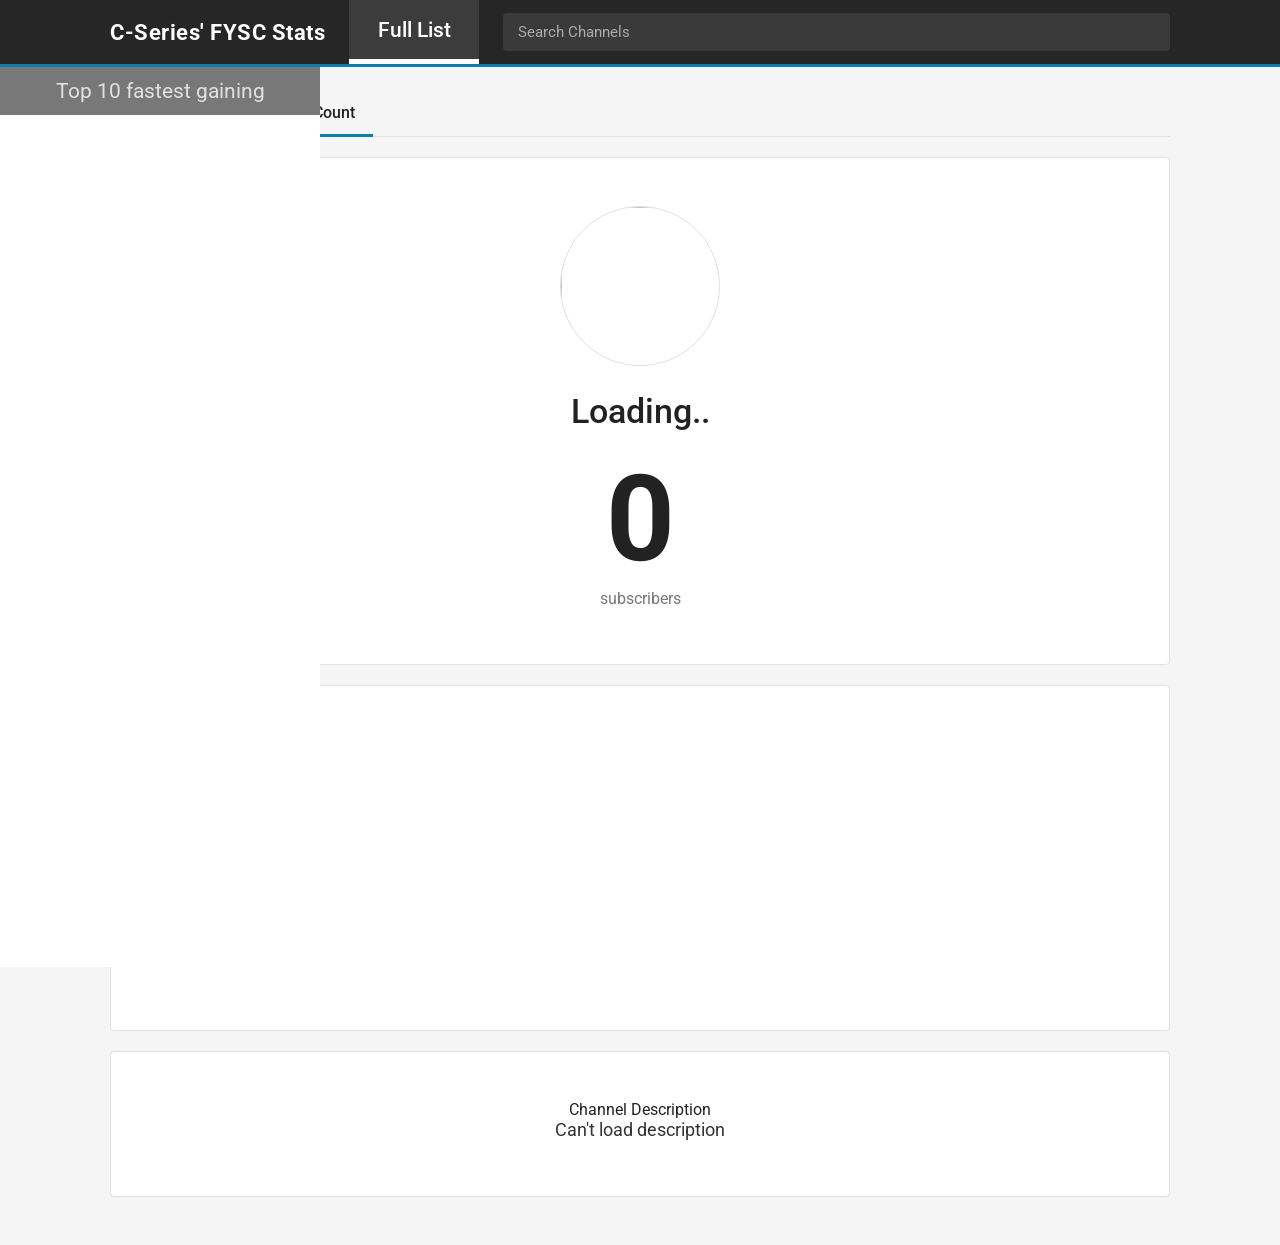
==== index.html @ b5f0d232 "Update index.html" ====
<!DOCTYPE html>
<html lang="en">
<head>
    <meta charset="UTF-8">
    <meta name="viewport" content="width=device-width, initial-scale=1.0">
    <title>Official</title>
    <link rel="preconnect" href="https://fonts.googleapis.com">
    <link rel="preconnect" href="https://fonts.gstatic.com" crossorigin>
    <link href="https://fonts.googleapis.com/css2?family=Roboto:wght@300;400;500;700&display=swap" rel="stylesheet">
    <link rel="stylesheet" href="./yt-odo.css">
    <link rel="stylesheet" href="./style.css">
    <link rel="icon" type="image/x-icon" href="/favicon.png">
</head>
<body>
    <header class="top">
        <div class="top-inner">
            <span class="brand">C-Series' FYSC Stats</span>
            <button class="ui-btn button_fullList">Full List</button>
            <div class="search-wrap">
                <input class="search-bar" type="search" placeholder="Search Channels" aria-label="Search channels" autocomplete="off">
                <div class="search-results" style="display: none;"></div>
            </div>
        </div>
    </header>

    <side class="side-bar">
        <div class="fast-area">
            <span class="mtl">Top 10 fastest gaining</span>

            <div class="fast_ch_inner">

            </div>
        </div>
    </side>

    <main class="main">
        <div class="main-inner">
            <nav class="tab-top">
                <div class="info tab">Info</div>
                <div class="livecount tab selected">Live Subscriber Count</div>
            </nav>

            <div class="subcount">
                <section class="card">
                    <img src="https://i.pinimg.com/236x/13/74/20/137420f5b9c39bc911e472f5d20f053e.jpg?nii=t" class="alt-pfp" alt="">
                    <span class="channelName">Loading..</span>
                    <span id="subscriberCount" class="subscriberCount">00,000,000</span>
                    <span class="tts">subscribers</span>
                </section>

                <section class="card chart-card">
                    <div id="subChart"></div>
                </section>
            </div>

            <div class="infocontent">
                <section class="card">
                    <span class="mtx">Channel Description</span>
                    <span class="mtxDesc">Can't load description</span>
                </section>
            </div>
            
        </div>
    </main>

    <script src="./yt-js.js"></script>
    <script src="./jquery.min.js"></script>
    <script src="https://code.highcharts.com/highcharts.js"></script>
    <script src="./index.js"></script>
</body>
</html>
---- yt-odo.css ----
@keyframes odo-up {
  0% {
    color: inherit;
  } 50% {
    color: rgb(49, 192, 49);
  } 100% {
    color: inherit;
  }
}

@keyframes odo-down {
  0% {
    color: inherit;
  } 50% {
    color: rgb(192, 49, 49);
  } 100% {
    color: inherit;
  }
}

/* Flash color only on the digit slots that actually change value.
   The JS adds/removes these classes per-digit, so a digit that stays
   put (like the "8" in 58 -> 68) never gets a color flash either. */
.odometer.odometer-auto-theme, .odometer.odometer-theme-minimal {
    display: inline-block;
    vertical-align: middle;
    *vertical-align: auto;
    *zoom: 1;
    *display: inline;
    position: relative;
  }
  .odometer.odometer-auto-theme .odometer-digit, .odometer.odometer-theme-minimal .odometer-digit {
    display: inline-block;
    vertical-align: middle;
    *vertical-align: auto;
    *zoom: 1;
    *display: inline;
    position: relative;
  }
  .odometer.odometer-auto-theme .odometer-digit .odometer-digit-spacer, .odometer.odometer-theme-minimal .odometer-digit .odometer-digit-spacer {
    display: inline-block;
    vertical-align: middle;
    *vertical-align: auto;
    *zoom: 1;
    *display: inline;
    visibility: hidden;
  }
  .odometer.odometer-auto-theme .odometer-digit .odometer-digit-inner, .odometer.odometer-theme-minimal .odometer-digit .odometer-digit-inner {
    text-align: left;
    display: block;
    position: absolute;
    top: 0;
    left: 0;
    right: 0;
    bottom: 0;
    overflow: hidden;
  }
  .odometer.odometer-auto-theme .odometer-digit .odometer-ribbon, .odometer.odometer-theme-minimal .odometer-digit .odometer-ribbon {
    display: block;
  }
  .odometer.odometer-auto-theme .odometer-digit .odometer-ribbon-inner, .odometer.odometer-theme-minimal .odometer-digit .odometer-ribbon-inner {
    display: block;
    -webkit-backface-visibility: hidden;
  }
  .odometer.odometer-auto-theme .odometer-digit .odometer-value, .odometer.odometer-theme-minimal .odometer-digit .odometer-value {
    display: block;
    -webkit-transform: translateZ(0);
  }
  .odometer.odometer-auto-theme .odometer-digit .odometer-value.odometer-last-value, .odometer.odometer-theme-minimal .odometer-digit .odometer-value.odometer-last-value {
    position: absolute;
  }
  .odometer.odometer-auto-theme.odometer-animating-up .odometer-ribbon-inner, .odometer.odometer-theme-minimal.odometer-animating-up .odometer-ribbon-inner {
    -webkit-transition: -webkit-transform 2s;
    -moz-transition: -moz-transform 2s;
    -ms-transition: -ms-transform 2s;
    -o-transition: -o-transform 2s;
    transition: transform 2s;
  }
  .odometer.odometer-auto-theme.odometer-animating-up.odometer-animating .odometer-ribbon-inner, .odometer.odometer-theme-minimal.odometer-animating-up.odometer-animating .odometer-ribbon-inner {
    -webkit-transform: translateY(-100%);
    -moz-transform: translateY(-100%);
    -ms-transform: translateY(-100%);
    -o-transform: translateY(-100%);
    transform: translateY(-100%);
  }
  .odometer.odometer-auto-theme.odometer-animating-down .odometer-ribbon-inner, .odometer.odometer-theme-minimal.odometer-animating-down .odometer-ribbon-inner {
    -webkit-transform: translateY(-100%);
    -moz-transform: translateY(-100%);
    -ms-transform: translateY(-100%);
    -o-transform: translateY(-100%);
    transform: translateY(-100%);
  }
  .odometer.odometer-auto-theme.odometer-animating-down.odometer-animating .odometer-ribbon-inner, .odometer.odometer-theme-minimal.odometer-animating-down.odometer-animating .odometer-ribbon-inner {
    -webkit-transition: -webkit-transform 2s;
    -moz-transition: -moz-transform 2s;
    -ms-transition: -ms-transform 2s;
    -o-transition: -o-transform 2s;
    transition: transform 2s;

    -webkit-transform: translateY(0);
    -moz-transform: translateY(0);
    -ms-transform: translateY(0);
    -o-transform: translateY(0);
    transform: translateY(0);
  }
---- style.css ----
:root {
    --bg: #f5f5f5;
    --surface: #ffffff;
    --header: #262626;
    --header-field: #3a3a3a;
    --border: #e1e1e1;
    --text: #222222;
    --text-muted: #777777;
    --accent: #0c7eac;
}

* {
    padding: 0;
    margin: 0;
    box-sizing: border-box;
}

body, html {
    width: 100%;
    min-height: 100%;
    font-family: 'Roboto', Arial, sans-serif;
    background-color: var(--bg);
    color: var(--text);
}

/* Header */
.top {
    width: 100%;
    background-color: var(--header);
    border-bottom: 3px solid var(--accent);
}

.top-inner {
    display: flex;
    align-items: center;
    gap: 24px;
    max-width: 1100px;
    height: 64px;
    margin: 0 auto;
    padding: 0 20px;
}

.brand {
    color: #fff;
    font-size: 22px;
    font-weight: 700;
    letter-spacing: 0.5px;
}

.search-wrap {
    position: relative;
    flex: 1;
    min-width: 0;
}

.search-bar {
    display: block;
    width: 100%;
    height: 38px;
    padding: 0 14px;
    border: 1px solid transparent;
    border-radius: 4px;
    background-color: var(--header-field);
    color: #fff;
    font-family: inherit;
    font-size: 15px;
    outline: none;
    transition: border-color 0.15s;
}

.search-bar::placeholder {
    color: #aaa;
}

.search-bar:focus {
    border-color: var(--accent);
}

/* Search results */
.search-results {
    position: absolute;
    top: calc(100% + 4px);
    left: 0;
    right: 0;
    z-index: 10;
    background-color: var(--surface);
    border: 1px solid var(--border);
    border-radius: 4px;
    box-shadow: 0 4px 12px rgba(0, 0, 0, 0.15);
    overflow: hidden;
}

.result {
    display: flex;
    align-items: center;
    gap: 12px;
    padding: 8px 14px;
    color: var(--text);
    cursor: pointer;
}

.result.active {
    background-color: var(--bg);
}

.result img {
    width: 32px;
    height: 32px;
    object-fit: cover;
    border-radius: 50%;
    flex-shrink: 0;
}

.result-name {
    flex: 1;
    min-width: 0;
    overflow: hidden;
    text-overflow: ellipsis;
    white-space: nowrap;
    font-size: 15px;
    font-weight: 500;
}

.result-subs {
    font-size: 14px;
    color: var(--text-muted);
    font-variant-numeric: tabular-nums;
}

.result-empty {
    padding: 12px 14px;
    font-size: 14px;
    color: var(--text-muted);
}

/* Main */
.main {
    width: 100%;
}

.main-inner {
    max-width: 1100px;
    margin: 0 auto;
    padding: 24px 20px 48px;
}

.tab-top {
    display: flex;
    flex-direction: row;
    gap: 4px;
    font-size: 16px;
    font-weight: 500;
    border-bottom: 1px solid var(--border);
}

.tab {
    padding: 12px 18px;
    color: var(--text-muted);
    border-bottom: 3px solid transparent;
    margin-bottom: -1px;
    cursor: pointer;
}

.tab:hover {
    color: var(--text);
}

.tab.selected {
    color: var(--text);
    border-bottom-color: var(--accent);
}

/* Card */
.card {
    margin-top: 20px;
    padding: 48px 20px 56px;
    text-align: center;
    background-color: var(--surface);
    border: 1px solid var(--border);
    border-radius: 4px;
}

.chart-card {
    padding: 16px 12px 8px;
    text-align: left;
}

#subChart {
    width: 100%;
    height: 320px;
}

.alt-pfp {
    width: 160px;
    height: 160px;
    object-fit: cover;
    border-radius: 50%;
    border: 1px solid var(--border);
}

.channelName {
    display: block;
    margin-top: 20px;
    font-size: 34px;
    font-weight: 500;
    color: var(--text);
}

.odometer {
    line-height: 0.94em;
}

.subscriberCount {
    display: inline-block;
    margin-top: 28px;
    font-size: clamp(48px, 11vw, 120px);
    font-weight: 700;
    color: var(--text);
    font-variant-numeric: tabular-nums;
}

.ui-btn {
    display: block;
    font-family: 'Roboto';
    color: #fff;
    font-weight: 500;
    width: 130px;
    height: 100%;
    background-color: rgb(60,60,60);
    outline: none;
    border: none;
    font-size: 21px;
    border-bottom: 5px #fff solid;
}

.ui-btn:hover {
    background-color: rgb(90,90,90);
    cursor: pointer;
}

.tts {
    display: block;
    margin-top: 4px;
    font-size: 16px;
    color: var(--text-muted);
}

.odometer {
    line-height: 0.94em;
}

.fast_channel {
    display: block;
    width: 100%;
    height: 44px;
    border-bottom: 1px rgb(180,180,180) solid;
}

.channel_name {
    display: inline-block;
    font-size: 18px;
    color: rgb(40,40,40);
    margin-top: 10px;
    margin-left: 10px;
}

.mtl {
    display: block;
    width: 100%;
    height: 48px;
    background-color: rgb(120,120,120);
    color: #e0e0e0;
    font-size: 21px;

    text-align: center;
    place-items: center;
    place-content: center;
}

.fast_pfp {
    display: block;
    float: left;
    width: 36px;
    height: 36px;
    border-radius: 50%;
    object-fit: cover;
    margin: 4px;
    box-shadow: 0px 0px 4px #000;
}

.side-bar {
    position: absolute;
    display: block;
    width: 320px;
    height: 100%;
    background-color: rgb(255,255,255);
}

.mtxDesc {
    color: rgb(50,50,50);
    font-size: 18px;
    display: block;
}

@media (max-width: 600px) {
    .brand { display: none; }
    .channelName { font-size: 26px; }
    .alt-pfp { width: 120px; height: 120px; }
    .tab { padding: 10px 12px; font-size: 14px; }
}
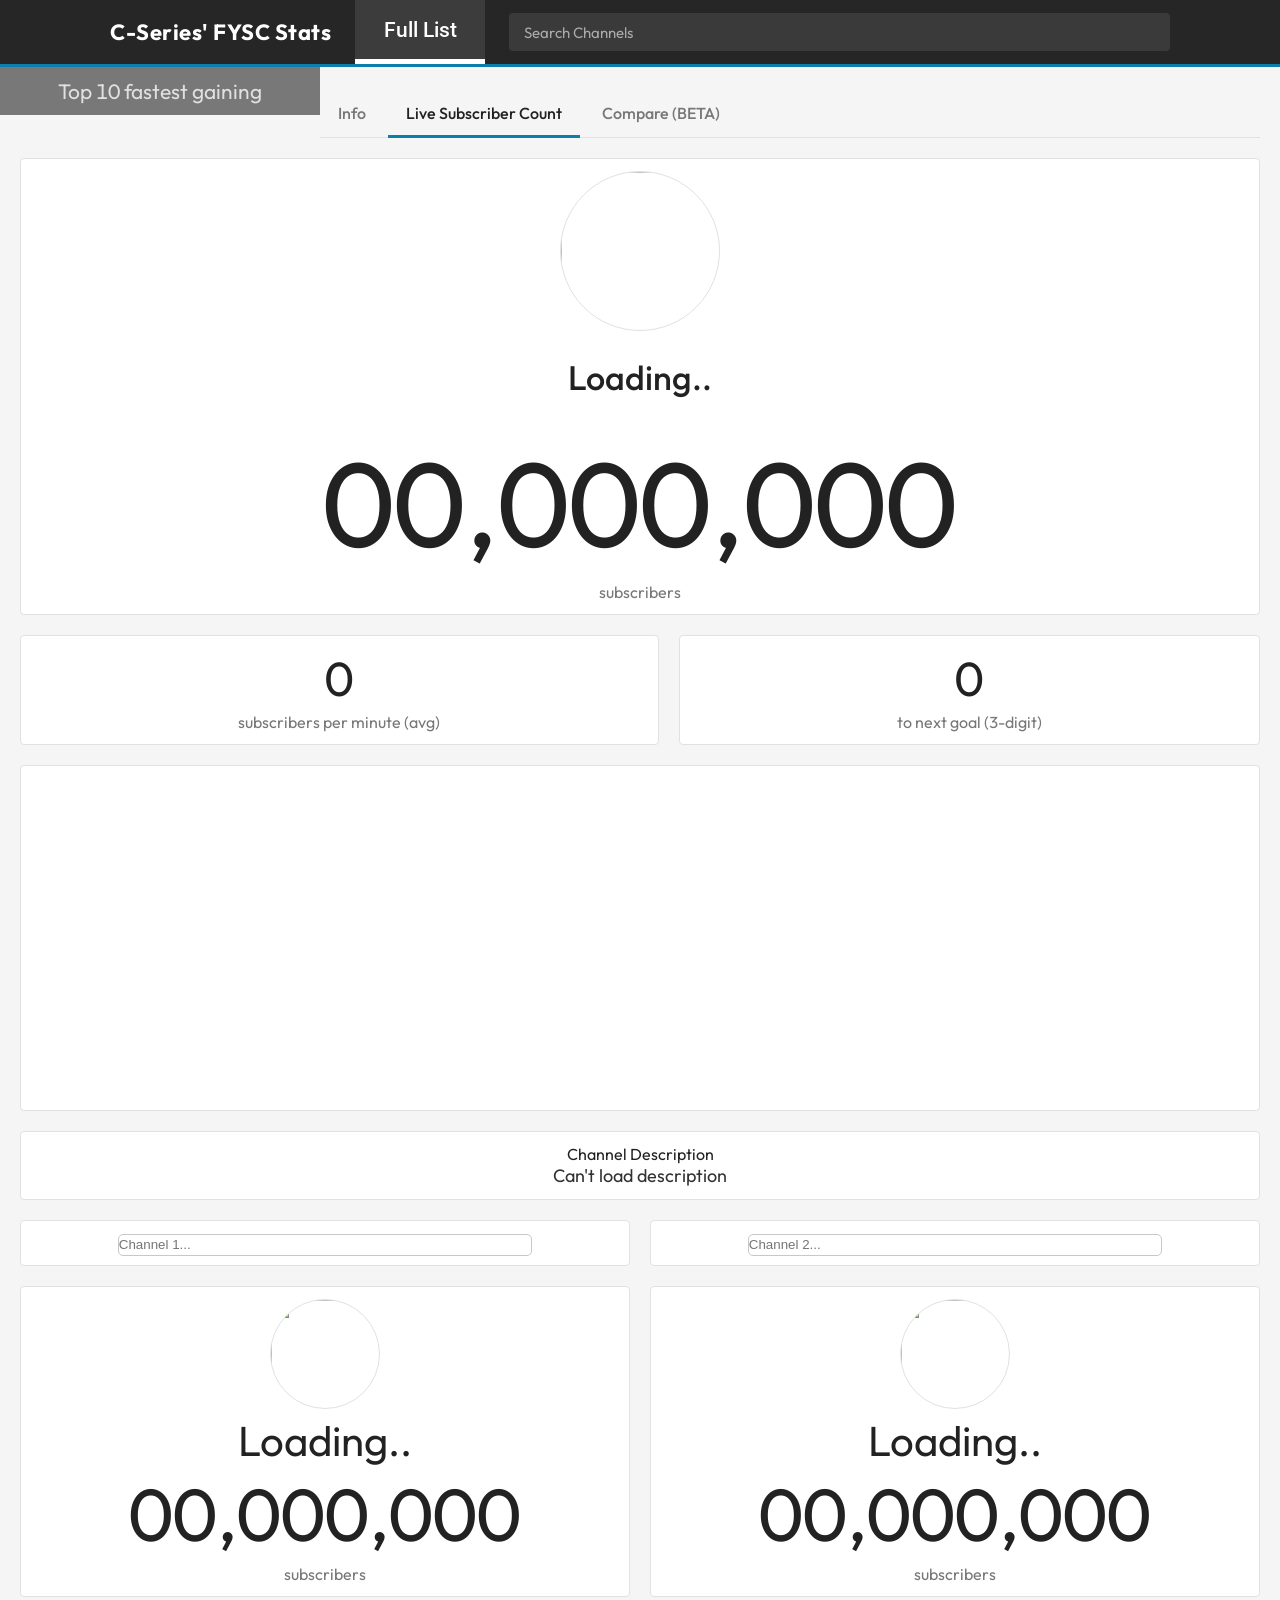
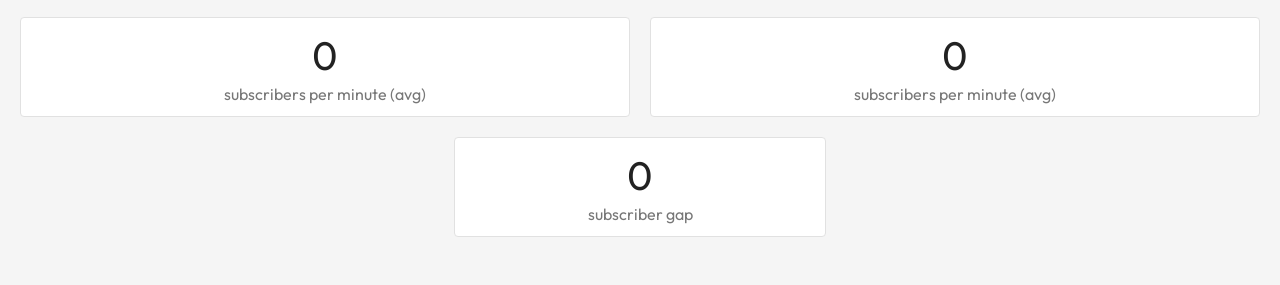
==== commit cd42556b: "Add files via upload" ====
--- a/index.html
+++ b/index.html
@@ -3,13 +3,15 @@
 <head>
     <meta charset="UTF-8">
     <meta name="viewport" content="width=device-width, initial-scale=1.0">
-    <title>Official</title>
+    <title>C-Series RFYSC</title>
     <link rel="preconnect" href="https://fonts.googleapis.com">
     <link rel="preconnect" href="https://fonts.gstatic.com" crossorigin>
-    <link href="https://fonts.googleapis.com/css2?family=Roboto:wght@300;400;500;700&display=swap" rel="stylesheet">
-    <link rel="stylesheet" href="./yt-odo.css">
+    <link href="https://fonts.googleapis.com/css2?family=Outfit:wght@100..900&family=Roboto:ital,wght@0,100..900;1,100..900&display=swap" rel="stylesheet">
+    
+    <link rel="stylesheet" href="./odometer.css">
     <link rel="stylesheet" href="./style.css">
-    <link rel="icon" type="image/x-icon" href="/favicon.png">
+    
+    <link rel="icon" type="image/x-icon" href="https://c-series.github.io/rfysc/favicon.png">
 </head>
 <body>
     <header class="top">
@@ -38,6 +40,7 @@
             <nav class="tab-top">
                 <div class="info tab">Info</div>
                 <div class="livecount tab selected">Live Subscriber Count</div>
+                <div class="compare tab">Compare (BETA)</div>
             </nav>
 
             <div class="subcount">
@@ -47,6 +50,19 @@
                     <span id="subscriberCount" class="subscriberCount">00,000,000</span>
                     <span class="tts">subscribers</span>
                 </section>
+
+
+                <div class="grid-divider">
+                    <section class="card rate-per-min-card" style="width: 100%;">
+                        <span class="ratePerMinute">0</span>
+                        <span class="tts">subscribers per minute (avg)</span>
+                    </section>
+
+                    <section class="card goal-card" style="width: 100%;">
+                        <span class="goalCount">0</span>
+                        <span class="tts">to next goal (3-digit)</span>
+                    </section>
+                </div>
 
                 <section class="card chart-card">
                     <div id="subChart"></div>
@@ -59,11 +75,54 @@
                     <span class="mtxDesc">Can't load description</span>
                 </section>
             </div>
+
+            <div class="cmpr">
+                <div class="grid-divider">
+                    <section class="card" style="width: 100%;">
+                        <input type="text" id="search_ch1" class="compare_search" placeholder="Channel 1...">
+                    </section>
+
+                    <section class="card" style="width: 100%;">
+                      <input type="text" id="search_ch1" class="compare_search" placeholder="Channel 2...">
+                    </section>
+                </div>
+                <div class="grid-divider">
+                    <section class="card" style="width: 100%;">
+                        <img src="https://i.pinimg.com/236x/13/74/20/137420f5b9c39bc911e472f5d20f053e.jpg?nii=t" class="compare-pfp cpf1" alt="">
+                        <span class="compare_channelName chNm1">Loading..</span>
+                        <span id="subscriberCount" class="compare_subscriberCount chNm1">00,000,000</span>
+                        <span class="tts">subscribers</span>
+                    </section>
+
+                    <section class="card" style="width: 100%;">
+                        <img src="https://i.pinimg.com/236x/13/74/20/137420f5b9c39bc911e472f5d20f053e.jpg?nii=t" class="compare-pfp cpf2" alt="">
+                        <span class="compare_channelName chNm2">Loading..</span>
+                        <span id="subscriberCount" class="compare_subscriberCount chNm2">00,000,000</span>
+                        <span class="tts">subscribers</span>
+                    </section>
+                </div>
+                <div class="grid-divider">
+                    <section class="card" style="width: 100%;">
+                        <span class="compare_ratePerMinute rpm1">0</span>
+                        <span class="tts">subscribers per minute (avg)</span>
+                    </section>
+                    <section class="card" style="width: 100%;">
+                        <span class="compare_ratePerMinute rpm2">0</span>
+                        <span class="tts">subscribers per minute (avg)</span>
+                    </section>
+                </div>
+                <center>
+                    <section class="card" style="width: 30%;">
+                        <span class="compare_ratePerMinute gap">0</span>
+                        <span class="tts">subscriber gap</span>
+                    </section>
+                </center>
+            </div>
             
         </div>
     </main>
 
-    <script src="./yt-js.js"></script>
+    <script src="./odometer.js"></script>
     <script src="./jquery.min.js"></script>
     <script src="https://code.highcharts.com/highcharts.js"></script>
     <script src="./index.js"></script>
--- a/odometer.css
+++ b/odometer.css
@@ -0,0 +1,116 @@
+@keyframes odo-up {
+  0% {
+    color: inherit;
+  } 50% {
+    color: rgb(49, 192, 49);
+  } 100% {
+    color: inherit;
+  }
+}
+
+@keyframes odo-down {
+  0% {
+    color: inherit;
+  } 50% {
+    color: rgb(192, 49, 49);
+  } 100% {
+    color: inherit;
+  }
+}
+
+.odometer.odometer-auto-theme, .odometer.odometer-theme-minimal {
+    display: inline-block;
+    vertical-align: middle;
+    *vertical-align: auto;
+    *zoom: 1;
+    *display: inline;
+    position: relative;
+  }
+  .odometer.odometer-auto-theme .odometer-digit, .odometer.odometer-theme-minimal .odometer-digit {
+    display: inline-block;
+    vertical-align: middle;
+    *vertical-align: auto;
+    *zoom: 1;
+    *display: inline;
+    position: relative;
+  }
+  .odometer.odometer-auto-theme .odometer-digit .odometer-digit-spacer, .odometer.odometer-theme-minimal .odometer-digit .odometer-digit-spacer {
+    display: inline-block;
+    vertical-align: middle;
+    *vertical-align: auto;
+    *zoom: 1;
+    *display: inline;
+    visibility: hidden;
+  }
+  .odometer.odometer-auto-theme .odometer-digit .odometer-digit-inner, .odometer.odometer-theme-minimal .odometer-digit .odometer-digit-inner {
+    text-align: left;
+    display: block;
+    position: absolute;
+    top: 0;
+    left: 0;
+    right: 0;
+    bottom: 0;
+    overflow: hidden;
+  }
+  .odometer.odometer-auto-theme .odometer-digit .odometer-ribbon, .odometer.odometer-theme-minimal .odometer-digit .odometer-ribbon {
+    display: block;
+  }
+  .odometer.odometer-auto-theme .odometer-digit .odometer-ribbon-inner, .odometer.odometer-theme-minimal .odometer-digit .odometer-ribbon-inner {
+    display: block;
+    -webkit-backface-visibility: hidden;
+  }
+  .odometer.odometer-auto-theme .odometer-digit .odometer-value, .odometer.odometer-theme-minimal .odometer-digit .odometer-value {
+    display: block;
+    -webkit-transform: translateZ(0);
+  }
+  .odometer.odometer-auto-theme .odometer-digit .odometer-value.odometer-last-value, .odometer.odometer-theme-minimal .odometer-digit .odometer-value.odometer-last-value {
+    position: absolute;
+  }
+  .odometer.odometer-auto-theme.odometer-animating-up .odometer-ribbon-inner, .odometer.odometer-theme-minimal.odometer-animating-up .odometer-ribbon-inner {
+    -webkit-transition: -webkit-transform 2s;
+    -moz-transition: -moz-transform 2s;
+    -ms-transition: -ms-transform 2s;
+    -o-transition: -o-transform 2s;
+    transition: transform 2s;
+
+    animation: odo-up 1s ease-in-out;
+  }
+  .odometer.odometer-auto-theme.odometer-animating-up.odometer-animating .odometer-ribbon-inner, .odometer.odometer-theme-minimal.odometer-animating-up.odometer-animating .odometer-ribbon-inner {
+    -webkit-transform: translateY(-100%);
+    -moz-transform: translateY(-100%);
+    -ms-transform: translateY(-100%);
+    -o-transform: translateY(-100%);
+    transform: translateY(-100%);
+  }
+  .odometer.odometer-auto-theme.odometer-animating-down .odometer-ribbon-inner, .odometer.odometer-theme-minimal.odometer-animating-down .odometer-ribbon-inner {
+    -webkit-transform: translateY(-100%);
+    -moz-transform: translateY(-100%);
+    -ms-transform: translateY(-100%);
+    -o-transform: translateY(-100%);
+    transform: translateY(-100%);
+  }
+  .odometer.odometer-auto-theme.odometer-animating-down.odometer-animating .odometer-ribbon-inner, .odometer.odometer-theme-minimal.odometer-animating-down.odometer-animating .odometer-ribbon-inner {
+    -webkit-transition: -webkit-transform 2s;
+    -moz-transition: -moz-transform 2s;
+    -ms-transition: -ms-transform 2s;
+    -o-transition: -o-transform 2s;
+    transition: transform 2s;
+
+
+    animation: odo-down 1s ease-in-out;
+
+    -webkit-transform: translateY(0);
+    -moz-transform: translateY(0);
+    -ms-transform: translateY(0);
+    -o-transform: translateY(0);
+    transform: translateY(0);
+  }
+
+  #fysc-subs.odometer .odometer-ribbon-inner,
+#fysc-subs.odometer.odometer-animating-up .odometer-ribbon-inner,
+#fysc-subs.odometer.odometer-animating-down .odometer-ribbon-inner,
+#fysc-subs.odometer.odometer-animating-down.odometer-animating .odometer-ribbon-inner {
+    -webkit-transition-duration: 3s !important;
+    -moz-transition-duration: 3s !important;
+    transition-duration: 3s !important;
+}
--- a/style.css
+++ b/style.css
@@ -18,7 +18,8 @@
 body, html {
     width: 100%;
     min-height: 100%;
-    font-family: 'Roboto', Arial, sans-serif;
+    font-family: 'Outfit', Arial, sans-serif;
+    font-variant-numeric: tabular-nums;
     background-color: var(--bg);
     color: var(--text);
 }
@@ -136,10 +137,11 @@
 /* Main */
 .main {
     width: 100%;
+    display: block;
 }
 
 .main-inner {
-    max-width: 1100px;
+    max-width: 1280px;
     margin: 0 auto;
     padding: 24px 20px 48px;
 }
@@ -173,7 +175,7 @@
 /* Card */
 .card {
     margin-top: 20px;
-    padding: 48px 20px 56px;
+    padding: 12px 8px 12px;
     text-align: center;
     background-color: var(--surface);
     border: 1px solid var(--border);
@@ -198,6 +200,11 @@
     border: 1px solid var(--border);
 }
 
+.alt-pfp:hover {
+    border-radius: 5%;
+    transition: 0.5s;
+}
+
 .channelName {
     display: block;
     margin-top: 20px;
@@ -214,7 +221,7 @@
     display: inline-block;
     margin-top: 28px;
     font-size: clamp(48px, 11vw, 120px);
-    font-weight: 700;
+    font-weight: 400;
     color: var(--text);
     font-variant-numeric: tabular-nums;
 }
@@ -238,6 +245,14 @@
     cursor: pointer;
 }
 
+.grid-divider {
+    display: grid;
+    grid-auto-flow: column;
+    align-content: center;
+    justify-content: stretch;
+    gap: 20px;
+}
+
 .tts {
     display: block;
     margin-top: 4px;
@@ -253,15 +268,27 @@
     display: block;
     width: 100%;
     height: 44px;
-    border-bottom: 1px rgb(180,180,180) solid;
+    border-bottom: 1px rgb(220, 220, 220) solid;
+}
+
+.fast_channel:hover {
+    background-color: rgb(200,200,200);
+    cursor: pointer;
+}
+
+.ratePerMinute, .goalCount {
+    font-size: 48px;
 }
 
 .channel_name {
-    display: inline-block;
+    display: block;
+    height: 100%;
     font-size: 18px;
     color: rgb(40,40,40);
-    margin-top: 10px;
-    margin-left: 10px;
+    text-indent: 8px;
+
+    place-items: center;
+    place-content: center;
 }
 
 .mtl {
@@ -280,18 +307,21 @@
 .fast_pfp {
     display: block;
     float: left;
-    width: 36px;
-    height: 36px;
-    border-radius: 50%;
+    width: 44px;
+    height: 44px;
+    border-radius: 0%;
     object-fit: cover;
-    margin: 4px;
-    box-shadow: 0px 0px 4px #000;
+    margin: 0px;
+    border: none;
+    border-right: rgb(220,220,220) solid 1px;
+    /* box-shadow: 0px 0px 4px #000; */
 }
 
 .side-bar {
-    position: absolute;
-    display: block;
+        display: block;
+    /* position: absolute; */
     width: 320px;
+    float: left;
     height: 100%;
     background-color: rgb(255,255,255);
 }
@@ -300,6 +330,42 @@
     color: rgb(50,50,50);
     font-size: 18px;
     display: block;
+}
+
+.compare-pfp {
+    width: 110px;
+    height: 110px;
+    object-fit: cover;
+    border-radius: 50%;
+    border: 1px solid var(--border);
+}
+
+.compare-pfp:hover {
+    border-radius: 5%;
+    transition: 0.5s;
+}
+
+.compare_channelName {
+    display: block;
+    font-size: 42px;
+}
+
+.compare_subscriberCount {
+    font-size: 74px;
+    display: block;
+}
+
+.gap, .rpm2, .rpm1 {
+    font-size: 40px;
+}
+
+.compare_search {
+    width: 70%;
+    height: 110%;
+    border-radius: 5px;
+    background: rgb(255, 255, 255);
+    outline: none;
+    border: 1px rgb(200, 200, 200) solid;
 }
 
 @media (max-width: 600px) {
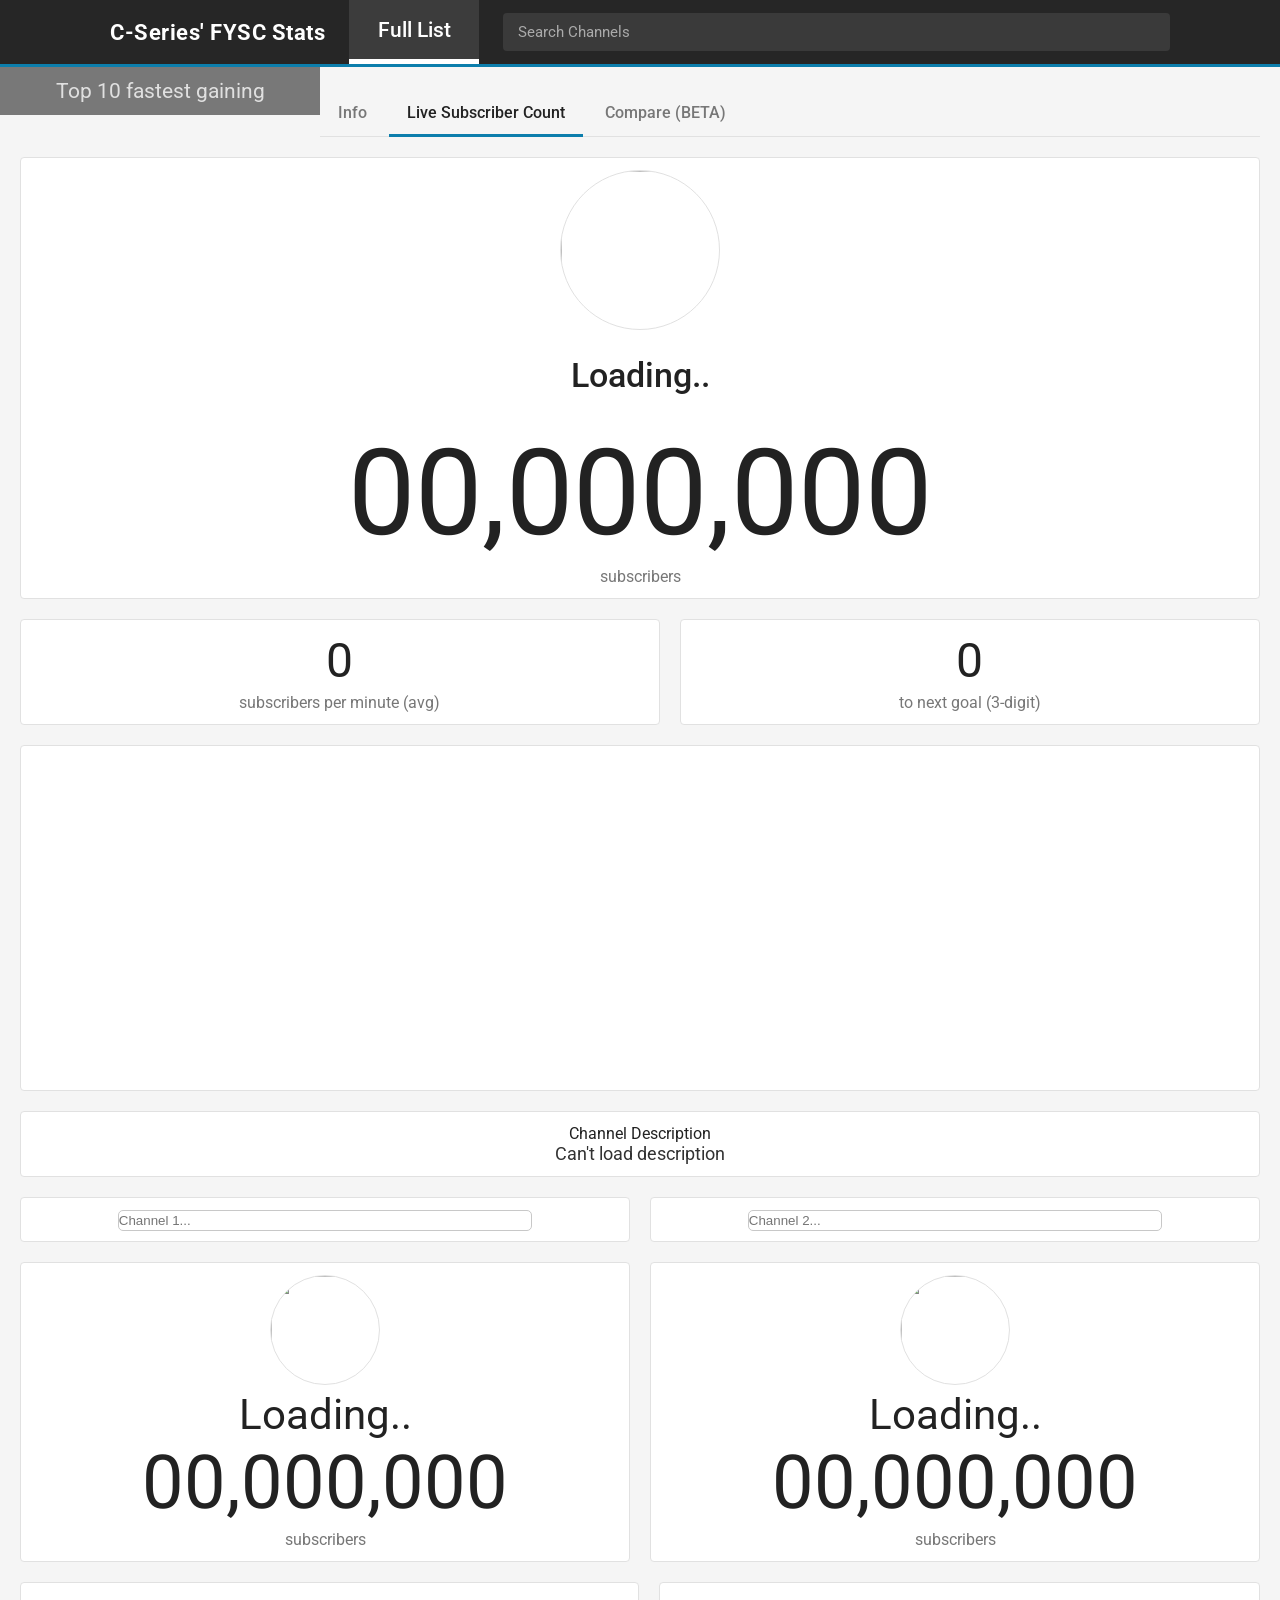
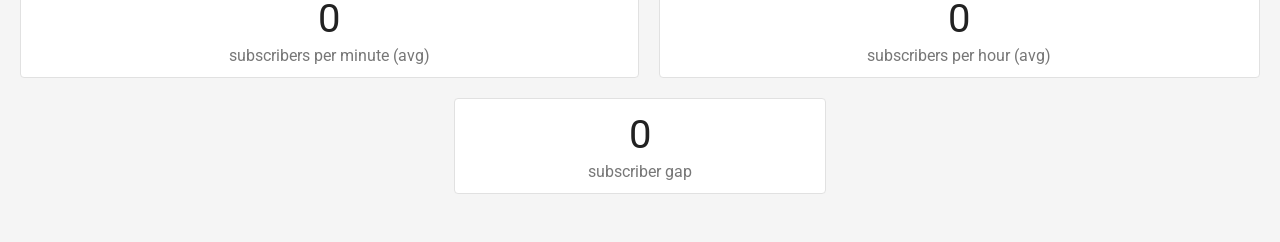
==== commit df986099: "Update index.html" ====
--- a/index.html
+++ b/index.html
@@ -108,7 +108,7 @@
                     </section>
                     <section class="card" style="width: 100%;">
                         <span class="compare_ratePerMinute rpm2">0</span>
-                        <span class="tts">subscribers per minute (avg)</span>
+                        <span class="tts">subscribers per hour (avg)</span>
                     </section>
                 </div>
                 <center>
--- a/style.css
+++ b/style.css
@@ -18,7 +18,7 @@
 body, html {
     width: 100%;
     min-height: 100%;
-    font-family: 'Outfit', Arial, sans-serif;
+    font-family: 'Roboto', Arial, sans-serif;
     font-variant-numeric: tabular-nums;
     background-color: var(--bg);
     color: var(--text);
@@ -214,7 +214,7 @@
 }
 
 .odometer {
-    line-height: 0.94em;
+    line-height: 1.04em;
 }
 
 .subscriberCount {
@@ -260,10 +260,6 @@
     color: var(--text-muted);
 }
 
-.odometer {
-    line-height: 0.94em;
-}
-
 .fast_channel {
     display: block;
     width: 100%;
@@ -373,4 +369,4 @@
     .channelName { font-size: 26px; }
     .alt-pfp { width: 120px; height: 120px; }
     .tab { padding: 10px 12px; font-size: 14px; }
-}+}
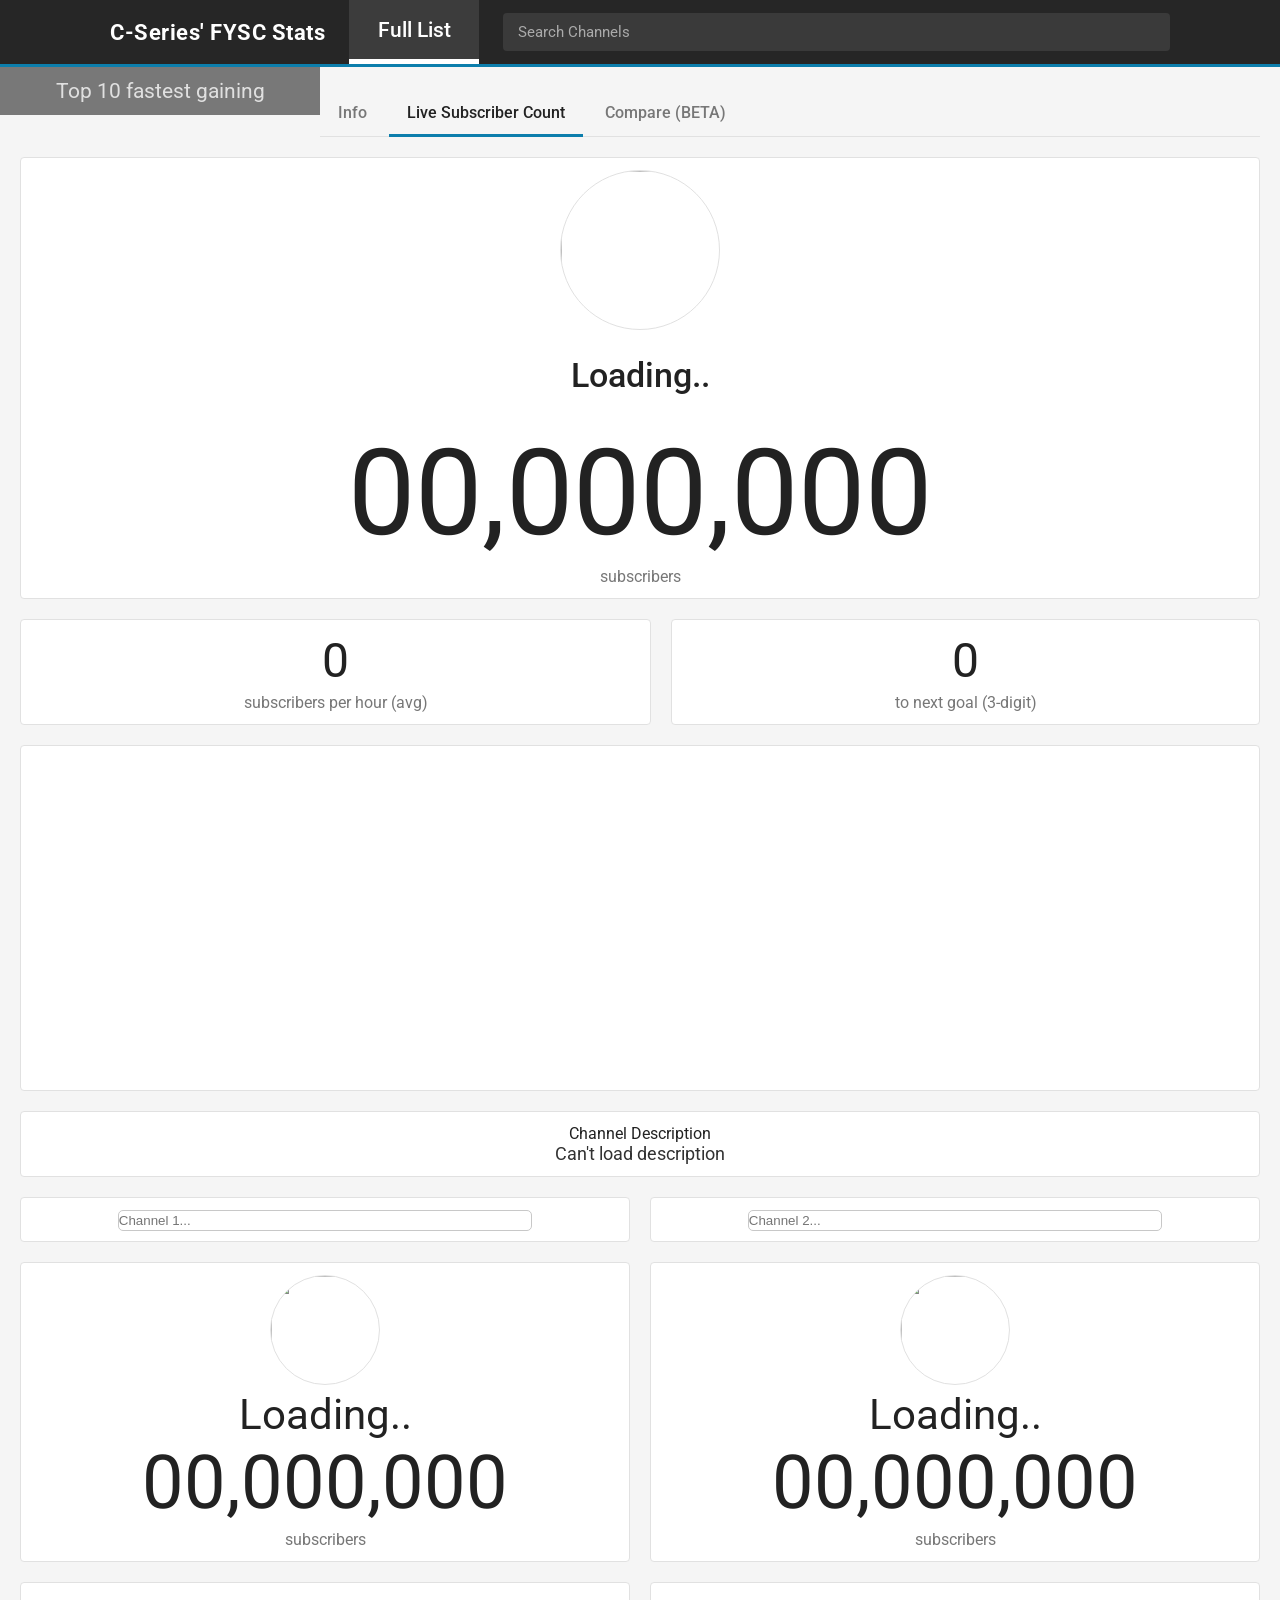
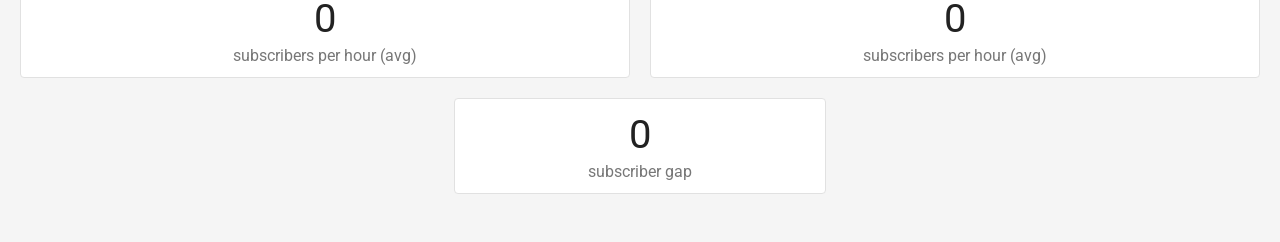
==== commit cf350044: "Fix HTML formatting and structure" ====
--- a/index.html
+++ b/index.html
@@ -55,7 +55,7 @@
                 <div class="grid-divider">
                     <section class="card rate-per-min-card" style="width: 100%;">
                         <span class="ratePerMinute">0</span>
-                        <span class="tts">subscribers per minute (avg)</span>
+                        <span class="tts">subscribers per hour (avg)</span>
                     </section>
 
                     <section class="card goal-card" style="width: 100%;">
@@ -104,7 +104,7 @@
                 <div class="grid-divider">
                     <section class="card" style="width: 100%;">
                         <span class="compare_ratePerMinute rpm1">0</span>
-                        <span class="tts">subscribers per minute (avg)</span>
+                        <span class="tts">subscribers per hour (avg)</span>
                     </section>
                     <section class="card" style="width: 100%;">
                         <span class="compare_ratePerMinute rpm2">0</span>
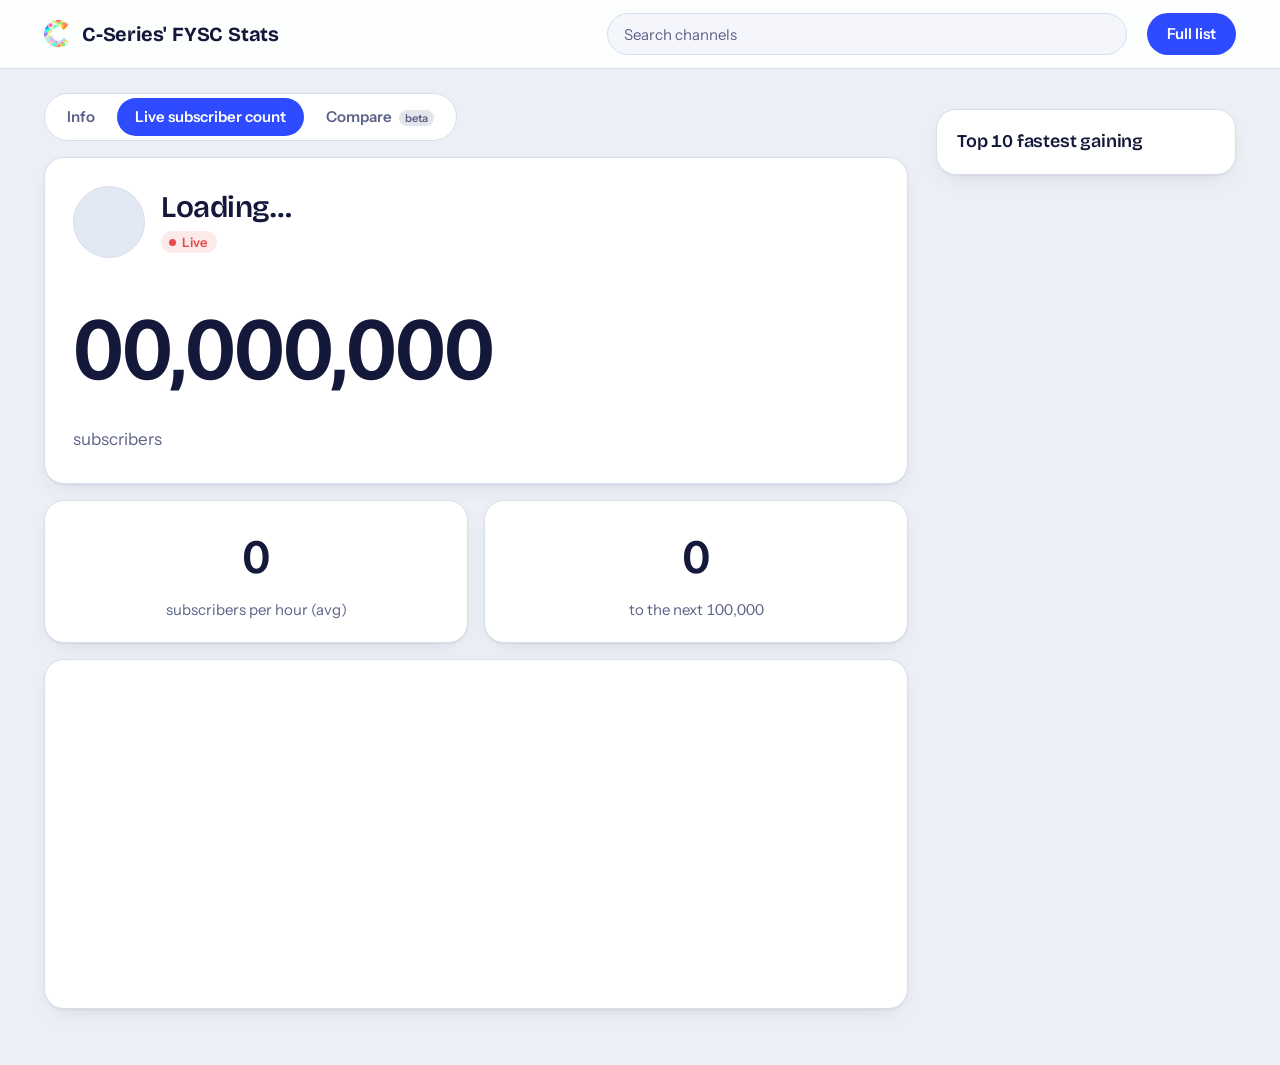
==== commit d986c664: "UI Overhaul E" ====
--- a/index.html
+++ b/index.html
@@ -1,130 +1,139 @@
-<!DOCTYPE html>
-<html lang="en">
-<head>
-    <meta charset="UTF-8">
-    <meta name="viewport" content="width=device-width, initial-scale=1.0">
-    <title>C-Series RFYSC</title>
-    <link rel="preconnect" href="https://fonts.googleapis.com">
-    <link rel="preconnect" href="https://fonts.gstatic.com" crossorigin>
-    <link href="https://fonts.googleapis.com/css2?family=Outfit:wght@100..900&family=Roboto:ital,wght@0,100..900;1,100..900&display=swap" rel="stylesheet">
-    
-    <link rel="stylesheet" href="./odometer.css">
-    <link rel="stylesheet" href="./style.css">
-    
-    <link rel="icon" type="image/x-icon" href="https://c-series.github.io/rfysc/favicon.png">
-</head>
-<body>
-    <header class="top">
-        <div class="top-inner">
-            <span class="brand">C-Series' FYSC Stats</span>
-            <button class="ui-btn button_fullList">Full List</button>
-            <div class="search-wrap">
-                <input class="search-bar" type="search" placeholder="Search Channels" aria-label="Search channels" autocomplete="off">
-                <div class="search-results" style="display: none;"></div>
-            </div>
-        </div>
-    </header>
-
-    <side class="side-bar">
-        <div class="fast-area">
-            <span class="mtl">Top 10 fastest gaining</span>
-
-            <div class="fast_ch_inner">
-
-            </div>
-        </div>
-    </side>
-
-    <main class="main">
-        <div class="main-inner">
-            <nav class="tab-top">
-                <div class="info tab">Info</div>
-                <div class="livecount tab selected">Live Subscriber Count</div>
-                <div class="compare tab">Compare (BETA)</div>
-            </nav>
-
-            <div class="subcount">
-                <section class="card">
-                    <img src="https://i.pinimg.com/236x/13/74/20/137420f5b9c39bc911e472f5d20f053e.jpg?nii=t" class="alt-pfp" alt="">
-                    <span class="channelName">Loading..</span>
-                    <span id="subscriberCount" class="subscriberCount">00,000,000</span>
-                    <span class="tts">subscribers</span>
-                </section>
-
-
-                <div class="grid-divider">
-                    <section class="card rate-per-min-card" style="width: 100%;">
-                        <span class="ratePerMinute">0</span>
-                        <span class="tts">subscribers per hour (avg)</span>
-                    </section>
-
-                    <section class="card goal-card" style="width: 100%;">
-                        <span class="goalCount">0</span>
-                        <span class="tts">to next goal (3-digit)</span>
-                    </section>
-                </div>
-
-                <section class="card chart-card">
-                    <div id="subChart"></div>
-                </section>
-            </div>
-
-            <div class="infocontent">
-                <section class="card">
-                    <span class="mtx">Channel Description</span>
-                    <span class="mtxDesc">Can't load description</span>
-                </section>
-            </div>
-
-            <div class="cmpr">
-                <div class="grid-divider">
-                    <section class="card" style="width: 100%;">
-                        <input type="text" id="search_ch1" class="compare_search" placeholder="Channel 1...">
-                    </section>
-
-                    <section class="card" style="width: 100%;">
-                      <input type="text" id="search_ch1" class="compare_search" placeholder="Channel 2...">
-                    </section>
-                </div>
-                <div class="grid-divider">
-                    <section class="card" style="width: 100%;">
-                        <img src="https://i.pinimg.com/236x/13/74/20/137420f5b9c39bc911e472f5d20f053e.jpg?nii=t" class="compare-pfp cpf1" alt="">
-                        <span class="compare_channelName chNm1">Loading..</span>
-                        <span id="subscriberCount" class="compare_subscriberCount chNm1">00,000,000</span>
-                        <span class="tts">subscribers</span>
-                    </section>
-
-                    <section class="card" style="width: 100%;">
-                        <img src="https://i.pinimg.com/236x/13/74/20/137420f5b9c39bc911e472f5d20f053e.jpg?nii=t" class="compare-pfp cpf2" alt="">
-                        <span class="compare_channelName chNm2">Loading..</span>
-                        <span id="subscriberCount" class="compare_subscriberCount chNm2">00,000,000</span>
-                        <span class="tts">subscribers</span>
-                    </section>
-                </div>
-                <div class="grid-divider">
-                    <section class="card" style="width: 100%;">
-                        <span class="compare_ratePerMinute rpm1">0</span>
-                        <span class="tts">subscribers per hour (avg)</span>
-                    </section>
-                    <section class="card" style="width: 100%;">
-                        <span class="compare_ratePerMinute rpm2">0</span>
-                        <span class="tts">subscribers per hour (avg)</span>
-                    </section>
-                </div>
-                <center>
-                    <section class="card" style="width: 30%;">
-                        <span class="compare_ratePerMinute gap">0</span>
-                        <span class="tts">subscriber gap</span>
-                    </section>
-                </center>
-            </div>
-            
-        </div>
-    </main>
-
-    <script src="./odometer.js"></script>
-    <script src="./jquery.min.js"></script>
-    <script src="https://code.highcharts.com/highcharts.js"></script>
-    <script src="./index.js"></script>
-</body>
-</html>
+<!DOCTYPE html>
+<html lang="en">
+<head>
+    <meta charset="UTF-8">
+    <meta name="viewport" content="width=device-width, initial-scale=1.0">
+    <meta name="color-scheme" content="light dark">
+    <title>C-Series RFYSC</title>
+    <link rel="preconnect" href="https://fonts.googleapis.com">
+    <link rel="preconnect" href="https://fonts.gstatic.com" crossorigin>
+    <link href="https://fonts.googleapis.com/css2?family=Bricolage+Grotesque:opsz,wght@12..96,400..800&family=Instrument+Sans:wght@400..700&display=swap" rel="stylesheet">
+
+    <link rel="stylesheet" href="./odometer.css">
+    <link rel="stylesheet" href="./style.css">
+
+    <link rel="icon" type="image/png" href="./favicon.png">
+</head>
+<body>
+    <header class="top">
+        <div class="top-inner">
+            <a class="brand" href="./">
+                <img src="./favicon.png" alt="" width="28" height="28">
+                <span>C-Series' FYSC Stats</span>
+            </a>
+            <div class="search-wrap">
+                <input class="search-bar" type="search" placeholder="Search channels" aria-label="Search channels" autocomplete="off">
+                <div class="search-results" style="display: none;"></div>
+            </div>
+            <button class="ui-btn button_fullList" type="button">Full list</button>
+        </div>
+    </header>
+
+    <div class="layout">
+        <main class="main">
+            <nav class="tab-top" role="tablist" aria-label="Views">
+                <button class="info tab" type="button" role="tab" aria-selected="false">Info</button>
+                <button class="livecount tab selected" type="button" role="tab" aria-selected="true"><span class="long">Live subscriber count</span><span class="short">Live count</span></button>
+                <button class="compare tab" type="button" role="tab" aria-selected="false">Compare <span class="beta">beta</span></button>
+            </nav>
+
+            <div class="subcount">
+                <section class="card hero">
+                    <div class="hero-id">
+                        <img src="[data-uri]" class="alt-pfp" alt="">
+                        <div class="hero-name">
+                            <span class="channelName">Loading…</span>
+                            <span class="live-pill"><i aria-hidden="true"></i>Live</span>
+                        </div>
+                    </div>
+                    <div class="hero-count">
+                        <span id="subscriberCount" class="subscriberCount">00,000,000</span>
+                        <span class="tts">subscribers</span>
+                    </div>
+                </section>
+
+                <div class="grid-divider">
+                    <section class="card stat rate-per-min-card">
+                        <span class="ratePerMinute">0</span>
+                        <span class="tts">subscribers per hour (avg)</span>
+                    </section>
+
+                    <section class="card stat goal-card">
+                        <span class="goalCount">0</span>
+                        <span class="tts">to the next 100,000</span>
+                    </section>
+                </div>
+
+                <section class="card chart-card">
+                    <div id="subChart"></div>
+                </section>
+            </div>
+
+            <div class="infocontent">
+                <section class="card info-card">
+                    <h2 class="mtx">Channel description</h2>
+                    <p class="mtxDesc">Can't load description</p>
+                </section>
+            </div>
+
+            <div class="cmpr">
+                <div class="grid-divider">
+                    <section class="card pick">
+                        <label for="search_ch1">Channel 1</label>
+                        <input type="text" id="search_ch1" class="compare_search" placeholder="Search a channel" autocomplete="off">
+                    </section>
+
+                    <section class="card pick">
+                        <label for="search_ch2">Channel 2</label>
+                        <input type="text" id="search_ch2" class="compare_search" placeholder="Search a channel" autocomplete="off">
+                    </section>
+                </div>
+
+                <div class="grid-divider versus-row">
+                    <section class="card versus">
+                        <img src="[data-uri]" class="compare-pfp cpf1" alt="">
+                        <span class="compare_channelName chNm1">Loading…</span>
+                        <span class="compare_subscriberCount chNm1">00,000,000</span>
+                        <span class="tts">subscribers</span>
+                    </section>
+
+                    <section class="card versus">
+                        <img src="[data-uri]" class="compare-pfp cpf2" alt="">
+                        <span class="compare_channelName chNm2">Loading…</span>
+                        <span class="compare_subscriberCount chNm2">00,000,000</span>
+                        <span class="tts">subscribers</span>
+                    </section>
+                </div>
+
+                <div class="grid-divider">
+                    <section class="card stat">
+                        <span class="compare_ratePerMinute rpm1">0</span>
+                        <span class="tts">subscribers per hour (avg)</span>
+                    </section>
+                    <section class="card stat">
+                        <span class="compare_ratePerMinute rpm2">0</span>
+                        <span class="tts">subscribers per hour (avg)</span>
+                    </section>
+                </div>
+
+                <section class="card stat gap-card">
+                    <span class="compare_ratePerMinute gap">0</span>
+                    <span class="tts">subscriber gap</span>
+                </section>
+            </div>
+        </main>
+
+        <aside class="side-bar" aria-label="Fastest gaining channels">
+            <div class="fast-area">
+                <h2 class="mtl">Top 10 fastest gaining</h2>
+                <div class="fast_ch_inner"></div>
+            </div>
+        </aside>
+    </div>
+
+    <script src="./odometer.js"></script>
+    <script src="./jquery.min.js"></script>
+    <script src="https://code.highcharts.com/highcharts.js"></script>
+    <script src="./index.js"></script>
+</body>
+</html>
--- a/style.css
+++ b/style.css
@@ -1,372 +1,646 @@
-:root {
-    --bg: #f5f5f5;
-    --surface: #ffffff;
-    --header: #262626;
-    --header-field: #3a3a3a;
-    --border: #e1e1e1;
-    --text: #222222;
-    --text-muted: #777777;
-    --accent: #0c7eac;
-}
-
-* {
-    padding: 0;
-    margin: 0;
-    box-sizing: border-box;
-}
-
-body, html {
-    width: 100%;
-    min-height: 100%;
-    font-family: 'Roboto', Arial, sans-serif;
-    font-variant-numeric: tabular-nums;
-    background-color: var(--bg);
-    color: var(--text);
-}
-
-/* Header */
-.top {
-    width: 100%;
-    background-color: var(--header);
-    border-bottom: 3px solid var(--accent);
-}
-
-.top-inner {
-    display: flex;
-    align-items: center;
-    gap: 24px;
-    max-width: 1100px;
-    height: 64px;
-    margin: 0 auto;
-    padding: 0 20px;
-}
-
-.brand {
-    color: #fff;
-    font-size: 22px;
-    font-weight: 700;
-    letter-spacing: 0.5px;
-}
-
-.search-wrap {
-    position: relative;
-    flex: 1;
-    min-width: 0;
-}
-
-.search-bar {
-    display: block;
-    width: 100%;
-    height: 38px;
-    padding: 0 14px;
-    border: 1px solid transparent;
-    border-radius: 4px;
-    background-color: var(--header-field);
-    color: #fff;
-    font-family: inherit;
-    font-size: 15px;
-    outline: none;
-    transition: border-color 0.15s;
-}
-
-.search-bar::placeholder {
-    color: #aaa;
-}
-
-.search-bar:focus {
-    border-color: var(--accent);
-}
-
-/* Search results */
-.search-results {
-    position: absolute;
-    top: calc(100% + 4px);
-    left: 0;
-    right: 0;
-    z-index: 10;
-    background-color: var(--surface);
-    border: 1px solid var(--border);
-    border-radius: 4px;
-    box-shadow: 0 4px 12px rgba(0, 0, 0, 0.15);
-    overflow: hidden;
-}
-
-.result {
-    display: flex;
-    align-items: center;
-    gap: 12px;
-    padding: 8px 14px;
-    color: var(--text);
-    cursor: pointer;
-}
-
-.result.active {
-    background-color: var(--bg);
-}
-
-.result img {
-    width: 32px;
-    height: 32px;
-    object-fit: cover;
-    border-radius: 50%;
-    flex-shrink: 0;
-}
-
-.result-name {
-    flex: 1;
-    min-width: 0;
-    overflow: hidden;
-    text-overflow: ellipsis;
-    white-space: nowrap;
-    font-size: 15px;
-    font-weight: 500;
-}
-
-.result-subs {
-    font-size: 14px;
-    color: var(--text-muted);
-    font-variant-numeric: tabular-nums;
-}
-
-.result-empty {
-    padding: 12px 14px;
-    font-size: 14px;
-    color: var(--text-muted);
-}
-
-/* Main */
-.main {
-    width: 100%;
-    display: block;
-}
-
-.main-inner {
-    max-width: 1280px;
-    margin: 0 auto;
-    padding: 24px 20px 48px;
-}
-
-.tab-top {
-    display: flex;
-    flex-direction: row;
-    gap: 4px;
-    font-size: 16px;
-    font-weight: 500;
-    border-bottom: 1px solid var(--border);
-}
-
-.tab {
-    padding: 12px 18px;
-    color: var(--text-muted);
-    border-bottom: 3px solid transparent;
-    margin-bottom: -1px;
-    cursor: pointer;
-}
-
-.tab:hover {
-    color: var(--text);
-}
-
-.tab.selected {
-    color: var(--text);
-    border-bottom-color: var(--accent);
-}
-
-/* Card */
-.card {
-    margin-top: 20px;
-    padding: 12px 8px 12px;
-    text-align: center;
-    background-color: var(--surface);
-    border: 1px solid var(--border);
-    border-radius: 4px;
-}
-
-.chart-card {
-    padding: 16px 12px 8px;
-    text-align: left;
-}
-
-#subChart {
-    width: 100%;
-    height: 320px;
-}
-
-.alt-pfp {
-    width: 160px;
-    height: 160px;
-    object-fit: cover;
-    border-radius: 50%;
-    border: 1px solid var(--border);
-}
-
-.alt-pfp:hover {
-    border-radius: 5%;
-    transition: 0.5s;
-}
-
-.channelName {
-    display: block;
-    margin-top: 20px;
-    font-size: 34px;
-    font-weight: 500;
-    color: var(--text);
-}
-
-.odometer {
-    line-height: 1.04em;
-}
-
-.subscriberCount {
-    display: inline-block;
-    margin-top: 28px;
-    font-size: clamp(48px, 11vw, 120px);
-    font-weight: 400;
-    color: var(--text);
-    font-variant-numeric: tabular-nums;
-}
-
-.ui-btn {
-    display: block;
-    font-family: 'Roboto';
-    color: #fff;
-    font-weight: 500;
-    width: 130px;
-    height: 100%;
-    background-color: rgb(60,60,60);
-    outline: none;
-    border: none;
-    font-size: 21px;
-    border-bottom: 5px #fff solid;
-}
-
-.ui-btn:hover {
-    background-color: rgb(90,90,90);
-    cursor: pointer;
-}
-
-.grid-divider {
-    display: grid;
-    grid-auto-flow: column;
-    align-content: center;
-    justify-content: stretch;
-    gap: 20px;
-}
-
-.tts {
-    display: block;
-    margin-top: 4px;
-    font-size: 16px;
-    color: var(--text-muted);
-}
-
-.fast_channel {
-    display: block;
-    width: 100%;
-    height: 44px;
-    border-bottom: 1px rgb(220, 220, 220) solid;
-}
-
-.fast_channel:hover {
-    background-color: rgb(200,200,200);
-    cursor: pointer;
-}
-
-.ratePerMinute, .goalCount {
-    font-size: 48px;
-}
-
-.channel_name {
-    display: block;
-    height: 100%;
-    font-size: 18px;
-    color: rgb(40,40,40);
-    text-indent: 8px;
-
-    place-items: center;
-    place-content: center;
-}
-
-.mtl {
-    display: block;
-    width: 100%;
-    height: 48px;
-    background-color: rgb(120,120,120);
-    color: #e0e0e0;
-    font-size: 21px;
-
-    text-align: center;
-    place-items: center;
-    place-content: center;
-}
-
-.fast_pfp {
-    display: block;
-    float: left;
-    width: 44px;
-    height: 44px;
-    border-radius: 0%;
-    object-fit: cover;
-    margin: 0px;
-    border: none;
-    border-right: rgb(220,220,220) solid 1px;
-    /* box-shadow: 0px 0px 4px #000; */
-}
-
-.side-bar {
-        display: block;
-    /* position: absolute; */
-    width: 320px;
-    float: left;
-    height: 100%;
-    background-color: rgb(255,255,255);
-}
-
-.mtxDesc {
-    color: rgb(50,50,50);
-    font-size: 18px;
-    display: block;
-}
-
-.compare-pfp {
-    width: 110px;
-    height: 110px;
-    object-fit: cover;
-    border-radius: 50%;
-    border: 1px solid var(--border);
-}
-
-.compare-pfp:hover {
-    border-radius: 5%;
-    transition: 0.5s;
-}
-
-.compare_channelName {
-    display: block;
-    font-size: 42px;
-}
-
-.compare_subscriberCount {
-    font-size: 74px;
-    display: block;
-}
-
-.gap, .rpm2, .rpm1 {
-    font-size: 40px;
-}
-
-.compare_search {
-    width: 70%;
-    height: 110%;
-    border-radius: 5px;
-    background: rgb(255, 255, 255);
-    outline: none;
-    border: 1px rgb(200, 200, 200) solid;
-}
-
-@media (max-width: 600px) {
-    .brand { display: none; }
-    .channelName { font-size: 26px; }
-    .alt-pfp { width: 120px; height: 120px; }
-    .tab { padding: 10px 12px; font-size: 14px; }
-}
+/* ---------- Tokens ---------- */
+:root {
+    --bg: #ecf0f6;
+    --surface: #ffffff;
+    --surface-2: #f4f6fb;
+    --cell: #e3e8f5;
+    --border: #d8deec;
+    --text: #14183a;
+    --text-muted: #5c6288;
+    --accent: #2f4bff;
+    --accent-ink: #ffffff;
+    --live: #e5484d;
+    --shadow: 0 1px 2px rgba(20, 24, 58, .06), 0 8px 24px -12px rgba(20, 24, 58, .18);
+
+    --font-display: 'Bricolage Grotesque', 'Instrument Sans', system-ui, sans-serif;
+    --font-body: 'Instrument Sans', system-ui, -apple-system, 'Segoe UI', Roboto, sans-serif;
+
+    --r-lg: 20px;
+    --r-md: 12px;
+    --r-sm: 8px;
+}
+
+@media (prefers-color-scheme: dark) {
+    :root {
+        --bg: #0e1124;
+        --surface: #171b38;
+        --surface-2: #1d2245;
+        --cell: #252b57;
+        --border: #2a3060;
+        --text: #eceeff;
+        --text-muted: #9aa1d0;
+        --accent: #8896ff;
+        --accent-ink: #0e1124;
+        --live: #ff6b70;
+        --shadow: 0 1px 2px rgba(0, 0, 0, .3), 0 8px 24px -12px rgba(0, 0, 0, .5);
+    }
+}
+
+/* ---------- Base ---------- */
+* { padding: 0; margin: 0; box-sizing: border-box; }
+
+html { color-scheme: light dark; }
+
+body {
+    min-height: 100vh;
+    font-family: var(--font-body);
+    font-size: 16px;
+    line-height: 1.45;
+    font-variant-numeric: tabular-nums;
+    background-color: var(--bg);
+    color: var(--text);
+    -webkit-font-smoothing: antialiased;
+}
+
+h1, h2 { font-family: var(--font-display); font-weight: 600; }
+
+a { color: inherit; }
+
+button, input { font: inherit; color: inherit; }
+
+:focus-visible {
+    outline: 2px solid var(--accent);
+    outline-offset: 2px;
+}
+
+/* ---------- Header ---------- */
+.top {
+    position: sticky;
+    top: 0;
+    z-index: 20;
+    background-color: color-mix(in srgb, var(--surface) 88%, transparent);
+    backdrop-filter: blur(12px);
+    -webkit-backdrop-filter: blur(12px);
+    border-bottom: 1px solid var(--border);
+}
+
+.top-inner {
+    display: flex;
+    align-items: center;
+    gap: 20px;
+    max-width: 1240px;
+    height: 68px;
+    margin: 0 auto;
+    padding: 0 24px;
+}
+
+.brand {
+    display: flex;
+    align-items: center;
+    gap: 10px;
+    flex-shrink: 0;
+    font-family: var(--font-display);
+    font-size: 20px;
+    font-weight: 700;
+    letter-spacing: -0.01em;
+    text-decoration: none;
+    color: var(--text);
+}
+
+.brand img { border-radius: 8px; }
+
+.search-wrap {
+    position: relative;
+    flex: 1;
+    max-width: 520px;
+    margin-left: auto;
+    min-width: 0;
+}
+
+.search-bar {
+    display: block;
+    width: 100%;
+    height: 42px;
+    padding: 0 16px;
+    border: 1px solid var(--border);
+    border-radius: 999px;
+    background-color: var(--surface-2);
+    font-size: 15px;
+    outline: none;
+    transition: border-color .15s, box-shadow .15s, background-color .15s;
+}
+
+.search-bar::placeholder { color: var(--text-muted); }
+
+.search-bar:focus {
+    background-color: var(--surface);
+    border-color: var(--accent);
+    box-shadow: 0 0 0 3px color-mix(in srgb, var(--accent) 22%, transparent);
+}
+
+/* Buttons */
+.ui-btn {
+    flex-shrink: 0;
+    height: 42px;
+    padding: 0 20px;
+    border: none;
+    border-radius: 999px;
+    background-color: var(--accent);
+    color: var(--accent-ink);
+    font-weight: 600;
+    font-size: 15px;
+    cursor: pointer;
+    transition: filter .15s, transform .15s;
+}
+
+.ui-btn:hover { filter: brightness(1.1); }
+.ui-btn:active { transform: translateY(1px); }
+
+/* ---------- Search results (header + compare) ---------- */
+.search-results {
+    position: absolute;
+    top: calc(100% + 8px);
+    left: 0;
+    right: 0;
+    z-index: 30;
+    background-color: var(--surface);
+    border: 1px solid var(--border);
+    border-radius: var(--r-md);
+    box-shadow: var(--shadow);
+    padding: 6px;
+    overflow: hidden;
+}
+
+.result {
+    display: flex;
+    align-items: center;
+    gap: 12px;
+    padding: 8px 10px;
+    border-radius: var(--r-sm);
+    cursor: pointer;
+}
+
+.result.active { background-color: var(--surface-2); }
+
+.result img {
+    width: 34px;
+    height: 34px;
+    object-fit: cover;
+    border-radius: 50%;
+    flex-shrink: 0;
+    background: var(--cell);
+}
+
+.result-name {
+    flex: 1;
+    min-width: 0;
+    overflow: hidden;
+    text-overflow: ellipsis;
+    white-space: nowrap;
+    font-size: 15px;
+    font-weight: 600;
+}
+
+.result-subs {
+    font-size: 14px;
+    color: var(--text-muted);
+}
+
+.result-empty {
+    padding: 12px 10px;
+    font-size: 14px;
+    color: var(--text-muted);
+}
+
+/* ---------- Layout ---------- */
+.layout {
+    display: grid;
+    grid-template-columns: minmax(0, 1fr) 300px;
+    gap: 28px;
+    align-items: start;
+    max-width: 1240px;
+    margin: 0 auto;
+    padding: 24px 24px 56px;
+}
+
+.main { min-width: 0; }
+
+/* ---------- Tabs ---------- */
+.tab-top {
+    display: flex;
+    width: fit-content;
+    gap: 4px;
+    padding: 4px;
+    background-color: var(--surface);
+    border: 1px solid var(--border);
+    border-radius: 999px;
+    max-width: 100%;
+    overflow-x: auto;
+}
+
+.tab {
+    flex-shrink: 0;
+    padding: 8px 18px;
+    border: none;
+    border-radius: 999px;
+    background: transparent;
+    color: var(--text-muted);
+    font-size: 15px;
+    font-weight: 600;
+    cursor: pointer;
+    transition: background-color .15s, color .15s;
+}
+
+.tab:hover { color: var(--text); }
+
+.tab.selected {
+    background-color: var(--accent);
+    color: var(--accent-ink);
+}
+
+.tab .short { display: none; }
+
+.beta {
+    margin-left: 4px;
+    padding: 1px 6px;
+    border-radius: 999px;
+    background-color: color-mix(in srgb, currentColor 16%, transparent);
+    font-size: 11px;
+    font-weight: 600;
+}
+
+/* Views: only the selected one shows */
+.infocontent, .cmpr { display: none; }
+
+/* ---------- Cards ---------- */
+.card {
+    margin-top: 16px;
+    padding: 24px;
+    background-color: var(--surface);
+    border: 1px solid var(--border);
+    border-radius: var(--r-lg);
+    box-shadow: var(--shadow);
+    min-width: 0;
+}
+
+.grid-divider {
+    display: grid;
+    grid-template-columns: repeat(2, minmax(0, 1fr));
+    gap: 16px;
+}
+
+.tts {
+    display: block;
+    margin-top: 6px;
+    font-size: 15px;
+    color: var(--text-muted);
+}
+
+/* ---------- Hero ---------- */
+.hero { padding: 28px 28px 32px; }
+
+.hero-id {
+    display: flex;
+    align-items: center;
+    gap: 16px;
+}
+
+.alt-pfp {
+    width: 72px;
+    height: 72px;
+    flex-shrink: 0;
+    object-fit: cover;
+    border-radius: 50%;
+    background-color: var(--cell);
+    border: 1px solid var(--border);
+    transition: border-radius .5s;
+}
+
+.alt-pfp:hover { border-radius: 22%; }
+
+.hero-name {
+    display: flex;
+    flex-direction: column;
+    align-items: flex-start;
+    gap: 6px;
+    min-width: 0;
+}
+
+.channelName {
+    display: block;
+    max-width: 100%;
+    overflow: hidden;
+    text-overflow: ellipsis;
+    white-space: nowrap;
+    font-family: var(--font-display);
+    font-size: clamp(22px, 3.4vw, 30px);
+    font-weight: 600;
+    letter-spacing: -0.015em;
+    line-height: 1.15;
+}
+
+.live-pill {
+    display: inline-flex;
+    align-items: center;
+    gap: 6px;
+    padding: 2px 10px 2px 8px;
+    border-radius: 999px;
+    background-color: color-mix(in srgb, var(--live) 12%, transparent);
+    color: var(--live);
+    font-size: 13px;
+    font-weight: 600;
+}
+
+.live-pill i {
+    width: 7px;
+    height: 7px;
+    border-radius: 50%;
+    background-color: currentColor;
+    animation: pulse 2s ease-in-out infinite;
+}
+
+@keyframes pulse {
+    0%, 100% { opacity: 1; }
+    50% { opacity: .3; }
+}
+
+.hero-count {
+    margin-top: 28px;
+    container-type: inline-size;
+}
+
+/* ---------- Odometer styling (odometer.js / odometer.css are untouched) ---------- */
+.odometer {
+    line-height: 1.04em;
+}
+
+.subscriberCount {
+    display: inline-block;
+    font-family: var(--font-display);
+    font-size: clamp(2.25rem, 11vw, 6rem);   /* fallback */
+    font-size: clamp(2.25rem, 11cqi, 6rem);
+    font-weight: 600;
+    letter-spacing: -0.02em;
+    font-variant-numeric: tabular-nums;
+    white-space: nowrap;
+    color: var(--text);
+}
+
+.odometer-inside { white-space: nowrap; }
+
+/* Each digit sits in its own wheel; numbers fade at the top and bottom edge as they roll */
+.hero-count .odometer-digit,
+.versus .odometer-digit {
+    margin: 0 .02em;
+    padding: 0 .05em;
+    border-radius: .14em;
+    background-color: var(--cell);
+}
+
+.hero-count .odometer-digit-inner,
+.versus .odometer-digit-inner {
+    text-align: center;
+    -webkit-mask-image: linear-gradient(to bottom, transparent 0%, #000 14%, #000 86%, transparent 100%);
+            mask-image: linear-gradient(to bottom, transparent 0%, #000 14%, #000 86%, transparent 100%);
+}
+
+.hero-count .odometer-formatting-mark,
+.versus .odometer-formatting-mark {
+    color: var(--text-muted);
+    padding: 0 .02em;
+}
+
+.stat .odometer-digit-inner,
+.compare_subscriberCount .odometer-digit-inner { text-align: center; }
+
+.hero-count .tts { margin-top: 12px; font-size: 17px; }
+
+/* ---------- Stat cards ---------- */
+.stat { padding: 22px 24px; }
+
+.ratePerMinute, .goalCount {
+    display: inline-block;
+    font-family: var(--font-display);
+    font-size: clamp(2rem, 5vw, 3rem);
+    font-weight: 600;
+    letter-spacing: -0.02em;
+}
+
+/* ---------- Chart ---------- */
+.chart-card { padding: 20px 16px 8px; }
+
+#subChart {
+    width: 100%;
+    height: 320px;
+}
+
+/* ---------- Info ---------- */
+.info-card { padding: 28px; }
+
+.mtx {
+    font-size: 22px;
+    letter-spacing: -0.01em;
+    margin-bottom: 12px;
+}
+
+.mtxDesc {
+    max-width: 68ch;
+    color: var(--text-muted);
+    font-size: 17px;
+    line-height: 1.6;
+    white-space: pre-line;
+    overflow-wrap: anywhere;
+}
+
+/* ---------- Compare ---------- */
+.pick label {
+    display: block;
+    margin-bottom: 8px;
+    font-size: 14px;
+    font-weight: 600;
+    color: var(--text-muted);
+}
+
+.compare_search {
+    display: block;
+    width: 100%;
+    height: 44px;
+    padding: 0 14px;
+    border: 1px solid var(--border);
+    border-radius: var(--r-md);
+    background-color: var(--surface-2);
+    outline: none;
+    transition: border-color .15s, box-shadow .15s;
+}
+
+.compare_search:focus {
+    border-color: var(--accent);
+    box-shadow: 0 0 0 3px color-mix(in srgb, var(--accent) 22%, transparent);
+}
+
+.versus {
+    text-align: center;
+    container-type: inline-size;
+}
+
+.compare-pfp {
+    width: 96px;
+    height: 96px;
+    object-fit: cover;
+    border-radius: 50%;
+    background-color: var(--cell);
+    border: 1px solid var(--border);
+    transition: border-radius .5s;
+}
+
+.compare-pfp:hover { border-radius: 22%; }
+
+.compare_channelName {
+    display: block;
+    margin-top: 14px;
+    overflow: hidden;
+    text-overflow: ellipsis;
+    white-space: nowrap;
+    font-family: var(--font-display);
+    font-size: clamp(20px, 2.6vw, 28px);
+    font-weight: 600;
+    letter-spacing: -0.015em;
+}
+
+.compare_subscriberCount {
+    display: inline-block;
+    margin-top: 10px;
+    font-family: var(--font-display);
+    font-size: clamp(1.1rem, 9.5cqi, 3.4rem);
+    font-weight: 600;
+    letter-spacing: -0.02em;
+    white-space: nowrap;
+}
+
+.compare_ratePerMinute, .gap {
+    display: inline-block;
+    font-family: var(--font-display);
+    font-size: clamp(1.8rem, 4vw, 2.5rem);
+    font-weight: 600;
+    letter-spacing: -0.02em;
+}
+
+.stat { text-align: center; }
+
+.gap-card {
+    max-width: 420px;
+    margin-left: auto;
+    margin-right: auto;
+}
+
+.cmp-wrap { position: relative; width: 100%; }
+.cmp-wrap .search-results { top: calc(100% + 6px); }
+
+/* ---------- Fastest gaining rail ---------- */
+.side-bar {
+    position: sticky;
+    top: 92px;
+    margin-top: 16px;
+    background-color: var(--surface);
+    border: 1px solid var(--border);
+    border-radius: var(--r-lg);
+    box-shadow: var(--shadow);
+    overflow: hidden;
+}
+
+.mtl {
+    padding: 18px 20px 12px;
+    font-size: 18px;
+    letter-spacing: -0.01em;
+}
+
+.fast_ch_inner { padding: 0 8px 8px; counter-reset: rank; }
+
+.fast_channel {
+    display: flex;
+    align-items: center;
+    gap: 12px;
+    width: 100%;
+    padding: 8px 12px 8px 10px;
+    border: none;
+    border-radius: var(--r-md);
+    background: transparent;
+    text-align: left;
+    cursor: pointer;
+    transition: background-color .15s;
+    counter-increment: rank;
+}
+
+.fast_channel::before {
+    content: counter(rank);
+    width: 18px;
+    flex-shrink: 0;
+    text-align: right;
+    font-size: 13px;
+    font-weight: 600;
+    color: var(--text-muted);
+}
+
+.fast_channel:hover { background-color: var(--surface-2); }
+
+.fast_channel.active {
+    background-color: color-mix(in srgb, var(--accent) 14%, transparent);
+}
+
+.fast_pfp {
+    width: 38px;
+    height: 38px;
+    flex-shrink: 0;
+    object-fit: cover;
+    border-radius: 50%;
+    background-color: var(--cell);
+}
+
+.channel_name {
+    flex: 1;
+    min-width: 0;
+    overflow: hidden;
+    text-overflow: ellipsis;
+    white-space: nowrap;
+    font-size: 15px;
+    font-weight: 600;
+}
+
+/* ---------- Responsive ---------- */
+@media (max-width: 960px) {
+    .layout {
+        grid-template-columns: minmax(0, 1fr);
+        gap: 0;
+    }
+
+    .side-bar { position: static; order: 2; }
+
+    .fast_ch_inner {
+        display: grid;
+        grid-template-columns: repeat(2, minmax(0, 1fr));
+    }
+}
+
+@media (max-width: 640px) {
+    .top-inner { gap: 10px; padding: 0 14px; height: 60px; }
+    .brand span { display: none; }
+    .search-wrap { margin-left: 0; }
+    .ui-btn { padding: 0 14px; }
+
+    .layout { padding: 14px 14px 40px; }
+    .card, .hero, .info-card { padding: 18px; }
+    .stat { padding: 16px; }
+    .alt-pfp { width: 56px; height: 56px; }
+    .hero-count { margin-top: 22px; }
+    #subChart { height: 240px; }
+
+    .grid-divider { gap: 10px; }
+    .tab-top { width: 100%; }
+    .tab { flex: 1; padding: 8px 8px; font-size: 14px; }
+    .tab .long { display: none; }
+    .tab .short { display: inline; }
+    .beta { display: none; }
+
+    .top-inner { position: relative; }
+    .search-wrap { position: static; }
+    .search-results { left: 14px; right: 14px; top: calc(100% - 8px); }
+
+    .versus-row { grid-template-columns: minmax(0, 1fr); }
+    .compare-pfp { width: 64px; height: 64px; }
+    .fast_ch_inner { grid-template-columns: minmax(0, 1fr); }
+}
+
+@media (prefers-reduced-motion: reduce) {
+    .live-pill i { animation: none; }
+    .alt-pfp, .compare-pfp, .tab, .fast_channel, .ui-btn { transition: none; }
+}
